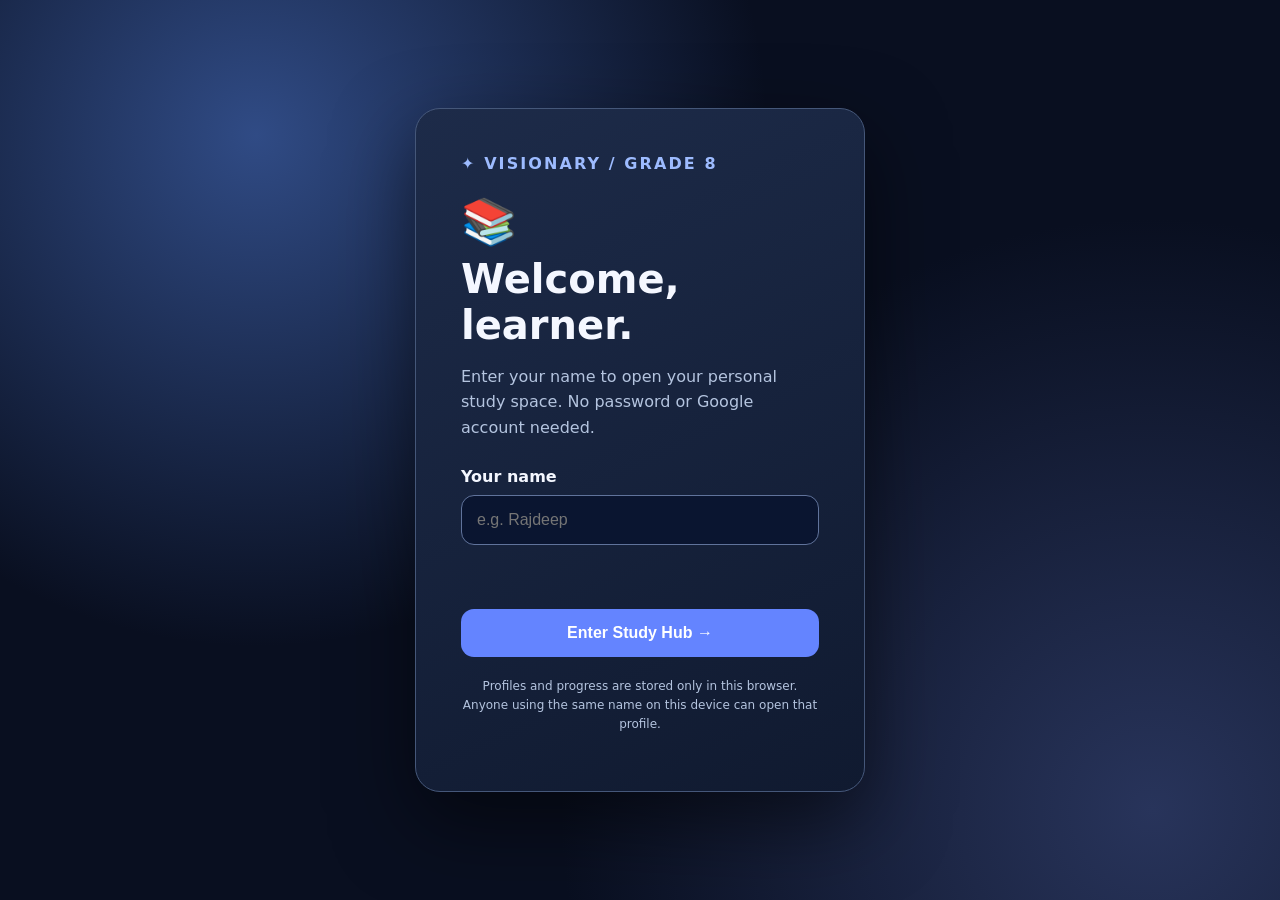
==== login.html @ c42b5a71 "Create separate Note-Files-style student entry page" ====
<!doctype html>
<html lang="en"><head><meta charset="utf-8"><meta name="viewport" content="width=device-width,initial-scale=1"><title>Welcome | Visionary Grade 8</title><style>
:root{font-family:Inter,system-ui,sans-serif;color:#f4f7ff;background:#090f20}*{box-sizing:border-box}body{min-height:100vh;margin:0;display:grid;place-items:center;padding:20px;background:radial-gradient(circle at 20% 15%,#304b85 0,transparent 40%),radial-gradient(circle at 90% 90%,#28345b 0,transparent 42%),#090f20}.panel{width:min(100%,450px);padding:clamp(25px,6vw,45px);border-radius:25px;border:1px solid #455779;background:linear-gradient(155deg,#1d2b49,#101a30);box-shadow:0 30px 80px #0008}.brand{font-weight:800;letter-spacing:.13em;color:#9dbbff}.icon{font-size:45px;margin:22px 0 5px}h1{font-size:clamp(30px,6vw,40px);margin:8px 0}p{color:#b4c4df;line-height:1.6}label{display:block;margin-top:26px;margin-bottom:9px;font-weight:650}input{width:100%;padding:15px;border:1px solid #60739b;border-radius:13px;background:#0a1530;color:#fff;font-size:16px}input:focus{outline:2px solid #86a6ff}button{width:100%;padding:15px;border:0;border-radius:13px;background:#6484ff;color:#fff;font-size:16px;font-weight:750;margin-top:16px;cursor:pointer}button:hover{background:#7996ff}.error{color:#ffc1c1;min-height:20px;font-size:14px}.foot{font-size:12px;text-align:center;margin-top:20px}</style></head><body><main class="panel"><div class="brand">✦ VISIONARY / GRADE 8</div><div class="icon">📚</div><h1>Welcome, learner.</h1><p>Enter your name to open your personal study space. No password or Google account needed.</p><form id="entry"><label for="name">Your name</label><input id="name" name="name" maxlength="32" minlength="2" autocomplete="nickname" placeholder="e.g. Rajdeep" required><p id="error" class="error" role="alert"></p><button type="submit">Enter Study Hub →</button></form><p class="foot">Profiles and progress are stored only in this browser. Anyone using the same name on this device can open that profile.</p></main><script>
if(localStorage.getItem('v8profile'))location.replace('index.html');
document.getElementById('entry').addEventListener('submit',e=>{e.preventDefault();const n=document.getElementById('name').value.trim().replace(/\s+/g,' ');if(n.length<2){document.getElementById('error').textContent='Enter at least 2 characters.';return}localStorage.setItem('v8profile',n.toLocaleLowerCase());location.replace('index.html')});
</script></body></html>
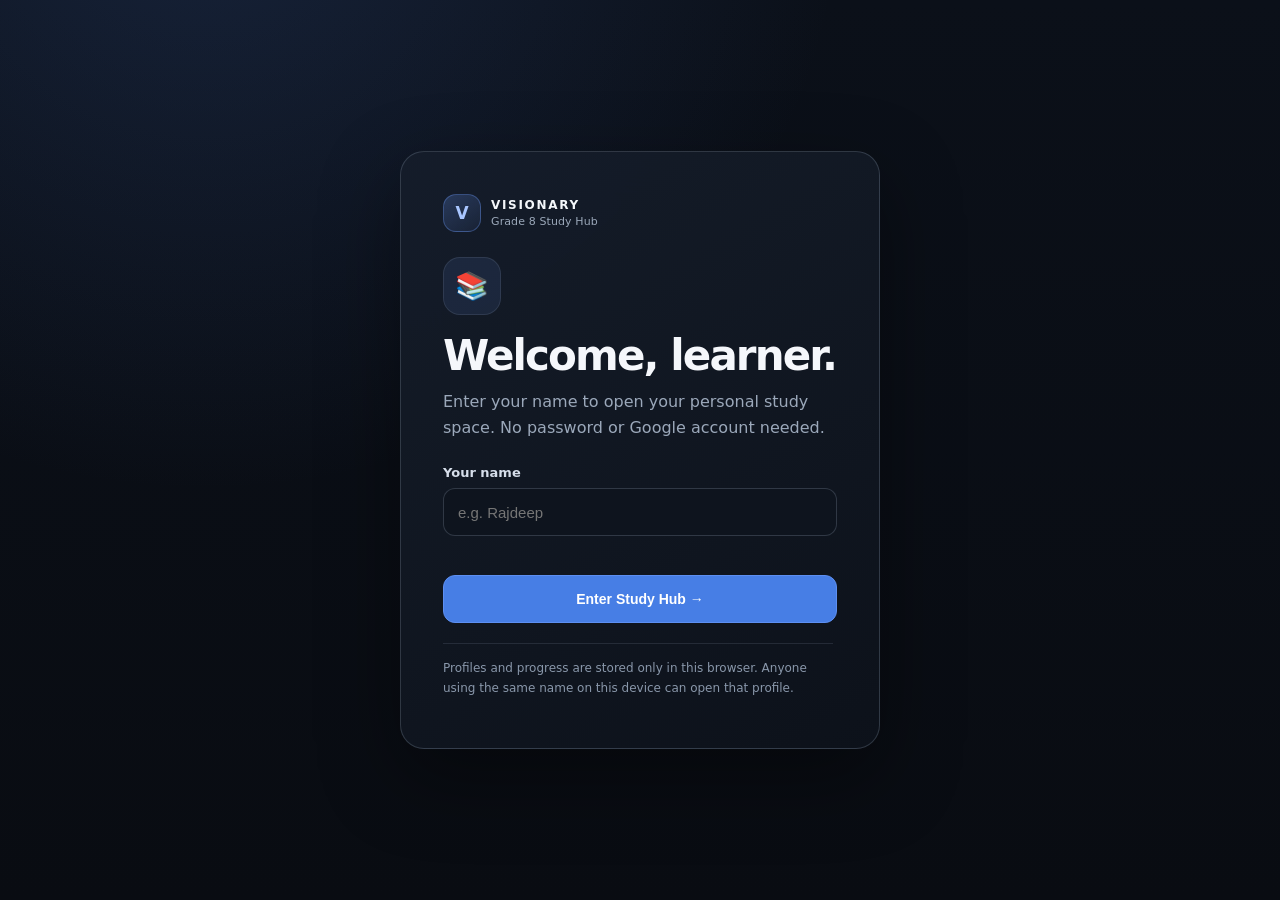
==== commit f7a65402: "Polish Grade 8 study hub interface" ====
--- a/login.html
+++ b/login.html
@@ -1,6 +1,6 @@
 <!doctype html>
 <html lang="en"><head><meta charset="utf-8"><meta name="viewport" content="width=device-width,initial-scale=1"><title>Welcome | Visionary Grade 8</title><style>
-:root{font-family:Inter,system-ui,sans-serif;color:#f4f7ff;background:#090f20}*{box-sizing:border-box}body{min-height:100vh;margin:0;display:grid;place-items:center;padding:20px;background:radial-gradient(circle at 20% 15%,#304b85 0,transparent 40%),radial-gradient(circle at 90% 90%,#28345b 0,transparent 42%),#090f20}.panel{width:min(100%,450px);padding:clamp(25px,6vw,45px);border-radius:25px;border:1px solid #455779;background:linear-gradient(155deg,#1d2b49,#101a30);box-shadow:0 30px 80px #0008}.brand{font-weight:800;letter-spacing:.13em;color:#9dbbff}.icon{font-size:45px;margin:22px 0 5px}h1{font-size:clamp(30px,6vw,40px);margin:8px 0}p{color:#b4c4df;line-height:1.6}label{display:block;margin-top:26px;margin-bottom:9px;font-weight:650}input{width:100%;padding:15px;border:1px solid #60739b;border-radius:13px;background:#0a1530;color:#fff;font-size:16px}input:focus{outline:2px solid #86a6ff}button{width:100%;padding:15px;border:0;border-radius:13px;background:#6484ff;color:#fff;font-size:16px;font-weight:750;margin-top:16px;cursor:pointer}button:hover{background:#7996ff}.error{color:#ffc1c1;min-height:20px;font-size:14px}.foot{font-size:12px;text-align:center;margin-top:20px}</style></head><body><main class="panel"><div class="brand">✦ VISIONARY / GRADE 8</div><div class="icon">📚</div><h1>Welcome, learner.</h1><p>Enter your name to open your personal study space. No password or Google account needed.</p><form id="entry"><label for="name">Your name</label><input id="name" name="name" maxlength="32" minlength="2" autocomplete="nickname" placeholder="e.g. Rajdeep" required><p id="error" class="error" role="alert"></p><button type="submit">Enter Study Hub →</button></form><p class="foot">Profiles and progress are stored only in this browser. Anyone using the same name on this device can open that profile.</p></main><script>
+:root{font-family:Inter,system-ui,sans-serif;color:#f4f7ff;background:#090f20}*{box-sizing:border-box}body{min-height:100vh;margin:0;display:grid;place-items:center;padding:20px;background:radial-gradient(circle at 20% 15%,#304b85 0,transparent 40%),radial-gradient(circle at 90% 90%,#28345b 0,transparent 42%),#090f20}.panel{width:min(100%,450px);padding:clamp(25px,6vw,45px);border-radius:25px;border:1px solid #455779;background:linear-gradient(155deg,#1d2b49,#101a30);box-shadow:0 30px 80px #0008}.brand{font-weight:800;letter-spacing:.13em;color:#9dbbff}.icon{font-size:45px;margin:22px 0 5px}h1{font-size:clamp(30px,6vw,40px);margin:8px 0}p{color:#b4c4df;line-height:1.6}label{display:block;margin-top:26px;margin-bottom:9px;font-weight:650}input{width:100%;padding:15px;border:1px solid #60739b;border-radius:13px;background:#0a1530;color:#fff;font-size:16px}input:focus{outline:2px solid #86a6ff}button{width:100%;padding:15px;border:0;border-radius:13px;background:#6484ff;color:#fff;font-size:16px;font-weight:750;margin-top:16px;cursor:pointer}button:hover{background:#7996ff}.error{color:#ffc1c1;min-height:20px;font-size:14px}.foot{font-size:12px;text-align:center;margin-top:20px}</style><link rel="stylesheet" href="ui-polish.css"></head><body><main class="panel"><div class="brand"><span class="brand-mark">V</span><span class="brand-copy"><strong>VISIONARY</strong><small>Grade 8 Study Hub</small></span></div><div class="icon">📚</div><h1>Welcome, learner.</h1><p>Enter your name to open your personal study space. No password or Google account needed.</p><form id="entry"><label for="name">Your name</label><input id="name" name="name" maxlength="32" minlength="2" autocomplete="nickname" placeholder="e.g. Rajdeep" required><p id="error" class="error" role="alert"></p><button type="submit">Enter Study Hub →</button></form><p class="foot">Profiles and progress are stored only in this browser. Anyone using the same name on this device can open that profile.</p></main><script>
 if(localStorage.getItem('v8profile'))location.replace('index.html');
 document.getElementById('entry').addEventListener('submit',e=>{e.preventDefault();const n=document.getElementById('name').value.trim().replace(/\s+/g,' ');if(n.length<2){document.getElementById('error').textContent='Enter at least 2 characters.';return}localStorage.setItem('v8profile',n.toLocaleLowerCase());location.replace('index.html')});
 </script></body></html>
--- a/ui-polish.css
+++ b/ui-polish.css
@@ -0,0 +1,72 @@
+/* Unified design layer for the Grade 8 hub and Notes & Files Study Desk. */
+:root{
+  color-scheme:dark;
+  font-family:Inter,ui-sans-serif,system-ui,-apple-system,BlinkMacSystemFont,"Segoe UI",sans-serif;
+  color:#eef2f8;
+  background:#0a0d14;
+  --surface-0:#0a0d14;
+  --surface-1:#10151f;
+  --surface-2:#151c29;
+  --surface-3:#1a2332;
+  --line:rgba(148,163,184,.16);
+  --line-strong:rgba(148,163,184,.25);
+  --ink:#eef2f8;
+  --muted:#9ba8ba;
+  --accent:#6c9cff;
+  --accent-soft:rgba(108,156,255,.14);
+  --radius-card:20px;
+  --shadow-soft:0 18px 48px rgba(0,0,0,.22);
+}
+*{box-sizing:border-box}
+html{scroll-behavior:smooth}
+body{min-height:100vh;margin:0;color:var(--ink);background:radial-gradient(ellipse at 16% -12%,rgba(53,83,142,.27),transparent 42%),linear-gradient(180deg,#0b1019 0%,#090c12 100%)}
+.wrap{max-width:1180px;padding:28px 26px 34px}
+.wrap>header{position:relative;display:flex;align-items:center;gap:12px;flex-wrap:wrap;margin:0 -26px;padding:12px 26px 18px;border-bottom:1px solid var(--line);background:rgba(10,13,20,.78);backdrop-filter:blur(18px)}
+.brand{display:flex;align-items:center;gap:10px;margin-right:auto;color:#f5f7fb;font-size:13px;letter-spacing:.1em}
+.brand-mark{display:grid;width:38px;height:38px;place-items:center;border:1px solid rgba(108,156,255,.34);border-radius:13px;background:linear-gradient(145deg,rgba(108,156,255,.24),rgba(108,156,255,.06));color:#a9c6ff;font-size:17px;letter-spacing:0;font-weight:850}
+.brand-copy{display:grid;gap:3px}.brand-copy strong{font-size:12px;letter-spacing:.14em}.brand-copy small{color:var(--muted);font-size:11px;letter-spacing:.01em;font-weight:500}
+.pill{padding:8px 11px;border:1px solid var(--line);border-radius:99px;background:rgba(21,28,41,.7);color:#b8c4d4;font-size:12px;white-space:nowrap}
+.btn{display:inline-flex;min-height:42px;align-items:center;justify-content:center;gap:8px;padding:10px 14px;border:1px solid var(--line-strong);border-radius:12px;background:rgba(21,28,41,.82);color:#e8edf6;font-size:13px;line-height:1.1;font-weight:650;transition:background .18s ease,border-color .18s ease,transform .18s ease,box-shadow .18s ease}
+.btn:hover{transform:translateY(-1px);border-color:rgba(108,156,255,.55);background:#1a2638;box-shadow:0 8px 22px rgba(0,0,0,.18)}.btn.primary{border-color:#5d8ff1;background:#477ee5;color:#fff}.btn.primary:hover{background:#5a8ff1}.btn:focus-visible,.card:focus-visible,.chapter:focus-visible,input:focus-visible,textarea:focus-visible,select:focus-visible{outline:3px solid rgba(116,164,255,.72);outline-offset:3px}
+h1{margin:30px 0 10px;color:#f5f7fb;font-size:clamp(32px,4.8vw,48px);line-height:1.08;letter-spacing:-.045em}h2,h3{color:#f0f3f8;letter-spacing:-.025em}p{color:var(--muted);line-height:1.65}
+#home h1{margin-top:40px}#home>p{max-width:620px;margin:0;font-size:16px}
+.grid{grid-template-columns:repeat(auto-fit,minmax(min(100%,245px),1fr));gap:16px;margin-top:28px}
+.card{position:relative;border:1px solid var(--line);border-radius:var(--radius-card);background:linear-gradient(145deg,rgba(23,31,45,.96),rgba(16,21,31,.96));box-shadow:0 8px 24px rgba(0,0,0,.12);transition:transform .22s ease,border-color .22s ease,box-shadow .22s ease}
+.card:hover{transform:translateY(-3px);border-color:rgba(108,156,255,.38);box-shadow:var(--shadow-soft)}
+.art{width:58px;height:58px;margin:18px 18px 0;border:1px solid rgba(150,175,220,.16);border-radius:17px;background:linear-gradient(145deg,rgba(108,156,255,.2),rgba(44,61,89,.32));font-size:28px;box-shadow:inset 0 1px rgba(255,255,255,.05)}
+.card:nth-child(2n) .art{background:linear-gradient(145deg,rgba(88,124,180,.24),rgba(44,61,89,.28))}.card:nth-child(3n) .art{background:linear-gradient(145deg,rgba(95,146,158,.2),rgba(44,61,89,.28))}
+.pad{padding:15px 19px 20px}.pad h2{margin:0 0 8px;font-size:19px}.small{color:#9eacbf;font-size:13px;line-height:1.5}
+.chapter{gap:16px;margin:10px 0;padding:13px;border:1px solid var(--line);border-radius:16px;background:rgba(19,27,40,.84);transition:background .18s ease,border-color .18s ease,transform .18s ease}
+.chapter:hover{transform:translateY(-1px);border-color:rgba(108,156,255,.38);background:#192436}.thumb{width:64px;min-width:64px;height:64px;border:1px solid rgba(148,163,184,.13);border-radius:15px;background:linear-gradient(145deg,#263956,#18263a);font-size:25px}.chapter strong{font-size:15px;line-height:1.4}.chapter .small{display:inline-block;margin-top:4px}
+input[type=search],.auth-panel input,.practice-question textarea,.exam-controls select{min-height:46px;padding:12px 14px;border:1px solid var(--line-strong);border-radius:12px;background:#111824;color:#f1f4f8;font:inherit;box-shadow:inset 0 1px rgba(255,255,255,.025)}input[type=search]::placeholder,.auth-panel input::placeholder,.practice-question textarea::placeholder{color:#718096}
+.lesson{max-width:920px}.lesson h1{margin-top:26px}.video-card,.practice-panel,.auth-panel,.video-empty{border:1px solid var(--line);border-radius:18px;background:linear-gradient(145deg,rgba(21,29,42,.96),rgba(15,21,31,.98));box-shadow:0 10px 32px rgba(0,0,0,.13)}
+.video-card{overflow:hidden}.video-card img{background:#131c2a}.video-info{padding:18px}.video-info h3{font-size:16px}.video-label{color:#abc6ff}.video-warning{color:#f4c88c}.video-thumb-fallback,.video-search-thumbnail{background:linear-gradient(135deg,#263b5c,#111a28);color:#dce8fb}
+.practice-panel{padding:22px}.practice-question{border:1px solid var(--line);border-radius:14px;background:rgba(10,14,21,.44)}.practice-option{border-color:var(--line-strong);background:rgba(255,255,255,.02)}.practice-option:hover{border-color:rgba(108,156,255,.46)}.practice-result{background:#1a2c42}.practice-correct{border-color:#379b77}.practice-wrong{border-color:#bd705f}
+.note{border:1px solid rgba(108,156,255,.24);border-radius:14px;background:rgba(108,156,255,.08);color:#c7d8f2}
+label{color:#cbd5e1}footer{padding-top:20px;border-top:1px solid var(--line);color:#738197}
+/* Match the Study Desk to the same quiet dark surfaces and blue focus color. */
+#studyWorkspace{--ws-accent:#6c9cff;--ws-surface:#10151f;--ws-card:#151c29;--ws-border:rgba(148,163,184,.16);color:#eef2f8}
+#studyWorkspace .ws-top{padding:24px 0 18px;border-bottom-color:var(--line)}#studyWorkspace .ws-top h1{font-size:clamp(29px,4vw,38px);letter-spacing:-.04em}#studyWorkspace .ws-top p{margin-top:8px}
+#studyWorkspace .ws-card{border-color:var(--line);border-radius:18px;background:linear-gradient(145deg,rgba(21,28,41,.96),rgba(16,21,31,.96));box-shadow:0 10px 28px rgba(0,0,0,.14)}
+#studyWorkspace .ws-btn{border-color:var(--line-strong);border-radius:11px;background:#171f2d;color:#e9eef6;transition:background .18s ease,border-color .18s ease,transform .18s ease}
+#studyWorkspace .ws-btn:hover{transform:translateY(-1px);border-color:rgba(108,156,255,.52);background:#1b293b;box-shadow:none}
+#studyWorkspace .ws-btn.primary{border-color:#5d8ff1;background:#477ee5;color:white}#studyWorkspace .ws-btn.danger{color:#ffb3bd}
+#studyWorkspace .ws-tabs .ws-btn[aria-current=true]{border-color:#5d8ff1;background:#477ee5;color:white}
+#studyWorkspace .ws-stat,#studyWorkspace .ws-item{border-color:var(--line);border-radius:13px;background:rgba(10,14,21,.42);color:#eef2f8}
+#studyWorkspace .ws-item:hover{border-color:rgba(108,156,255,.48)}#studyWorkspace .ws-search,#studyWorkspace .ws-field input,#studyWorkspace .ws-field textarea,#studyWorkspace .ws-field select{border-color:var(--line-strong);border-radius:11px;background:#0f151f;color:#eef2f8}
+#studyWorkspace .ws-muted{color:#9ba8ba;opacity:1}#studyWorkspace .ws-chip{border-color:var(--line);color:#b7c9e7}
+#studyWorkspace.ws-light{--ws-surface:#f6f8fc;--ws-card:#fff;--ws-border:#d8dfeb;color:#1d293b}
+#studyWorkspace.ws-light .ws-card{background:#fff;color:#1d293b}#studyWorkspace.ws-light .ws-item,#studyWorkspace.ws-light .ws-stat{background:#f8faff;color:#1d293b}#studyWorkspace.ws-light .ws-muted{color:#64748b}
+/* The name-entry page uses the same type, surfaces, and controls as the hub. */
+.panel{width:min(100%,480px);padding:clamp(24px,6vw,42px);border:1px solid var(--line-strong);border-radius:24px;background:linear-gradient(150deg,rgba(21,29,42,.97),rgba(13,18,27,.97));box-shadow:0 28px 80px rgba(0,0,0,.38);backdrop-filter:blur(24px)}
+.panel .brand{display:flex;align-items:center;gap:10px;margin:0;color:#f4f7fb;font-size:12px;letter-spacing:.1em}
+.panel .brand-mark{display:grid;width:38px;height:38px;place-items:center;border:1px solid rgba(108,156,255,.34);border-radius:13px;background:linear-gradient(145deg,rgba(108,156,255,.24),rgba(108,156,255,.06));color:#a9c6ff;font-size:17px;font-weight:850;letter-spacing:0}
+.panel .brand-copy{display:grid;gap:3px}.panel .brand-copy strong{font-size:12px;letter-spacing:.14em}.panel .brand-copy small{color:var(--muted);font-size:11px;letter-spacing:.01em;font-weight:500}
+.panel .icon{display:grid;width:58px;height:58px;place-items:center;margin:25px 0 18px;border:1px solid var(--line);border-radius:17px;background:rgba(108,156,255,.1);font-size:27px}
+.panel h1{margin:0 0 10px;font-size:clamp(32px,6vw,42px)}.panel>p{margin:0 0 8px;max-width:390px}.panel label{margin:24px 0 8px;color:#d6deea;font-size:13px}
+.panel input{min-height:48px;padding:13px 14px;border:1px solid var(--line-strong);border-radius:12px;background:#0e141e;color:#f4f7fb;font-size:15px}
+.panel button{min-height:48px;width:100%;margin-top:13px;padding:12px 16px;border:1px solid #5d8ff1;border-radius:12px;background:#477ee5;color:#fff;font-size:14px;font-weight:700;transition:background .18s ease,transform .18s ease}
+.panel button:hover{transform:translateY(-1px);background:#5a8ff1}.panel .error{min-height:18px;margin:8px 0 0;color:#ffabb4;font-size:13px}.panel .foot{margin-top:20px;padding-top:15px;border-top:1px solid var(--line);text-align:left;color:#8997aa;font-size:12px;line-height:1.6}
+@media(max-width:680px){.wrap{padding:16px 15px 28px}.wrap>header{margin:0 -15px;padding:10px 15px 14px;gap:8px}.brand{width:100%;margin-right:0}.brand-mark{width:35px;height:35px}.wrap>header .pill{font-size:11px;padding:7px 9px}.wrap>header .btn{flex:1;min-width:0;padding:10px 9px;font-size:12px}.wrap>header .btn:last-child{flex:0 0 auto}.wrap h1{margin-top:26px}.grid{grid-template-columns:repeat(auto-fit,minmax(min(100%,220px),1fr));gap:12px}.card{border-radius:17px}.art{width:50px;height:50px;margin:14px 14px 0;border-radius:15px;font-size:25px}.pad{padding:13px 15px 17px}.thumb{width:54px;min-width:54px;height:58px}.chapter{gap:11px;padding:11px}.practice-panel{padding:16px}#studyWorkspace .ws-top{gap:12px}#studyWorkspace .ws-tabs{display:grid;grid-template-columns:repeat(3,minmax(0,1fr));width:100%;gap:7px}#studyWorkspace .ws-tabs .ws-btn{padding:9px 5px;font-size:12px}#studyWorkspace .ws-top .ws-tools{display:grid;grid-template-columns:1fr 1fr;width:100%}#studyWorkspace .ws-top .ws-tools .ws-btn:first-child{grid-column:1/-1}}
+@media(max-width:420px){.grid{grid-template-columns:1fr}.wrap>header{display:grid;grid-template-columns:1fr auto}.brand{grid-column:1/-1}.wrap>header .pill{justify-self:start}.wrap>header .btn{width:100%}.wrap>header .btn:last-child{width:auto}}
+@media(prefers-reduced-motion:reduce){html{scroll-behavior:auto}*,*::before,*::after{animation-duration:.01ms!important;animation-iteration-count:1!important;scroll-behavior:auto!important;transition-duration:.01ms!important}}
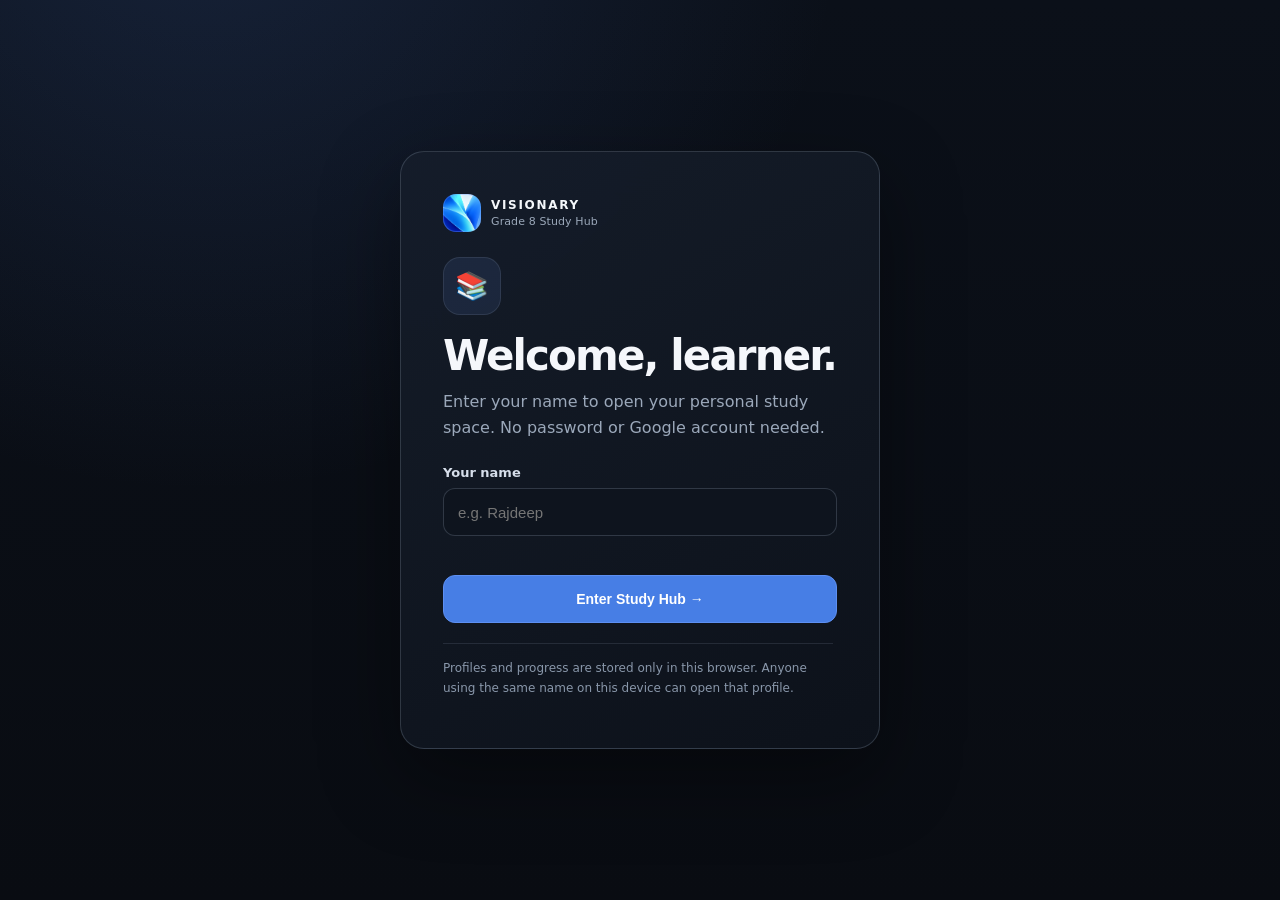
==== commit 848c0c7a: "Add Visionary Study Hub logo to site" ====
--- a/login.html
+++ b/login.html
@@ -1,6 +1,6 @@
 <!doctype html>
-<html lang="en"><head><meta charset="utf-8"><meta name="viewport" content="width=device-width,initial-scale=1"><title>Welcome | Visionary Grade 8</title><style>
-:root{font-family:Inter,system-ui,sans-serif;color:#f4f7ff;background:#090f20}*{box-sizing:border-box}body{min-height:100vh;margin:0;display:grid;place-items:center;padding:20px;background:radial-gradient(circle at 20% 15%,#304b85 0,transparent 40%),radial-gradient(circle at 90% 90%,#28345b 0,transparent 42%),#090f20}.panel{width:min(100%,450px);padding:clamp(25px,6vw,45px);border-radius:25px;border:1px solid #455779;background:linear-gradient(155deg,#1d2b49,#101a30);box-shadow:0 30px 80px #0008}.brand{font-weight:800;letter-spacing:.13em;color:#9dbbff}.icon{font-size:45px;margin:22px 0 5px}h1{font-size:clamp(30px,6vw,40px);margin:8px 0}p{color:#b4c4df;line-height:1.6}label{display:block;margin-top:26px;margin-bottom:9px;font-weight:650}input{width:100%;padding:15px;border:1px solid #60739b;border-radius:13px;background:#0a1530;color:#fff;font-size:16px}input:focus{outline:2px solid #86a6ff}button{width:100%;padding:15px;border:0;border-radius:13px;background:#6484ff;color:#fff;font-size:16px;font-weight:750;margin-top:16px;cursor:pointer}button:hover{background:#7996ff}.error{color:#ffc1c1;min-height:20px;font-size:14px}.foot{font-size:12px;text-align:center;margin-top:20px}</style><link rel="stylesheet" href="ui-polish.css"></head><body><main class="panel"><div class="brand"><span class="brand-mark">V</span><span class="brand-copy"><strong>VISIONARY</strong><small>Grade 8 Study Hub</small></span></div><div class="icon">📚</div><h1>Welcome, learner.</h1><p>Enter your name to open your personal study space. No password or Google account needed.</p><form id="entry"><label for="name">Your name</label><input id="name" name="name" maxlength="32" minlength="2" autocomplete="nickname" placeholder="e.g. Rajdeep" required><p id="error" class="error" role="alert"></p><button type="submit">Enter Study Hub →</button></form><p class="foot">Profiles and progress are stored only in this browser. Anyone using the same name on this device can open that profile.</p></main><script>
+<html lang="en"><head><meta charset="utf-8"><meta name="viewport" content="width=device-width,initial-scale=1"><title>Welcome | Visionary Grade 8</title><link rel="icon" type="image/png" href="assets/visionary-study-hub-logo.png?v=1"><style>
+:root{font-family:Inter,system-ui,sans-serif;color:#f4f7ff;background:#090f20}*{box-sizing:border-box}body{min-height:100vh;margin:0;display:grid;place-items:center;padding:20px;background:radial-gradient(circle at 20% 15%,#304b85 0,transparent 40%),radial-gradient(circle at 90% 90%,#28345b 0,transparent 42%),#090f20}.panel{width:min(100%,450px);padding:clamp(25px,6vw,45px);border-radius:25px;border:1px solid #455779;background:linear-gradient(155deg,#1d2b49,#101a30);box-shadow:0 30px 80px #0008}.brand{font-weight:800;letter-spacing:.13em;color:#9dbbff}.icon{font-size:45px;margin:22px 0 5px}h1{font-size:clamp(30px,6vw,40px);margin:8px 0}p{color:#b4c4df;line-height:1.6}label{display:block;margin-top:26px;margin-bottom:9px;font-weight:650}input{width:100%;padding:15px;border:1px solid #60739b;border-radius:13px;background:#0a1530;color:#fff;font-size:16px}input:focus{outline:2px solid #86a6ff}button{width:100%;padding:15px;border:0;border-radius:13px;background:#6484ff;color:#fff;font-size:16px;font-weight:750;margin-top:16px;cursor:pointer}button:hover{background:#7996ff}.error{color:#ffc1c1;min-height:20px;font-size:14px}.foot{font-size:12px;text-align:center;margin-top:20px}</style><link rel="stylesheet" href="ui-polish.css?v=logo-1"></head><body><main class="panel"><div class="brand"><span class="brand-mark" aria-hidden="true"></span><span class="brand-copy"><strong>VISIONARY</strong><small>Grade 8 Study Hub</small></span></div><div class="icon">📚</div><h1>Welcome, learner.</h1><p>Enter your name to open your personal study space. No password or Google account needed.</p><form id="entry"><label for="name">Your name</label><input id="name" name="name" maxlength="32" minlength="2" autocomplete="nickname" placeholder="e.g. Rajdeep" required><p id="error" class="error" role="alert"></p><button type="submit">Enter Study Hub →</button></form><p class="foot">Profiles and progress are stored only in this browser. Anyone using the same name on this device can open that profile.</p></main><script>
 if(localStorage.getItem('v8profile'))location.replace('index.html');
 document.getElementById('entry').addEventListener('submit',e=>{e.preventDefault();const n=document.getElementById('name').value.trim().replace(/\s+/g,' ');if(n.length<2){document.getElementById('error').textContent='Enter at least 2 characters.';return}localStorage.setItem('v8profile',n.toLocaleLowerCase());location.replace('index.html')});
 </script></body></html>
--- a/ui-polish.css
+++ b/ui-polish.css
@@ -70,3 +70,175 @@
 @media(max-width:680px){.wrap{padding:16px 15px 28px}.wrap>header{margin:0 -15px;padding:10px 15px 14px;gap:8px}.brand{width:100%;margin-right:0}.brand-mark{width:35px;height:35px}.wrap>header .pill{font-size:11px;padding:7px 9px}.wrap>header .btn{flex:1;min-width:0;padding:10px 9px;font-size:12px}.wrap>header .btn:last-child{flex:0 0 auto}.wrap h1{margin-top:26px}.grid{grid-template-columns:repeat(auto-fit,minmax(min(100%,220px),1fr));gap:12px}.card{border-radius:17px}.art{width:50px;height:50px;margin:14px 14px 0;border-radius:15px;font-size:25px}.pad{padding:13px 15px 17px}.thumb{width:54px;min-width:54px;height:58px}.chapter{gap:11px;padding:11px}.practice-panel{padding:16px}#studyWorkspace .ws-top{gap:12px}#studyWorkspace .ws-tabs{display:grid;grid-template-columns:repeat(3,minmax(0,1fr));width:100%;gap:7px}#studyWorkspace .ws-tabs .ws-btn{padding:9px 5px;font-size:12px}#studyWorkspace .ws-top .ws-tools{display:grid;grid-template-columns:1fr 1fr;width:100%}#studyWorkspace .ws-top .ws-tools .ws-btn:first-child{grid-column:1/-1}}
 @media(max-width:420px){.grid{grid-template-columns:1fr}.wrap>header{display:grid;grid-template-columns:1fr auto}.brand{grid-column:1/-1}.wrap>header .pill{justify-self:start}.wrap>header .btn{width:100%}.wrap>header .btn:last-child{width:auto}}
 @media(prefers-reduced-motion:reduce){html{scroll-behavior:auto}*,*::before,*::after{animation-duration:.01ms!important;animation-iteration-count:1!important;scroll-behavior:auto!important;transition-duration:.01ms!important}}
+
+/* Focused Study Desk pages and resilient file rows */
+#studyWorkspace .ws-page-shell{max-width:1120px;margin:0 auto}
+#studyWorkspace .ws-top{align-items:center;gap:20px;padding:22px 0 20px}
+#studyWorkspace .ws-top-heading{display:flex;align-items:flex-start;gap:14px;min-width:0}
+#studyWorkspace .ws-top-heading>.ws-btn{flex:0 0 auto;margin-top:19px}
+#studyWorkspace .ws-eyebrow{display:block;margin-bottom:7px;color:#8ea2c0;font-size:11px;font-weight:750;letter-spacing:.14em;text-transform:uppercase}
+#studyWorkspace .ws-top h1{margin:0;font-size:clamp(28px,4vw,38px);line-height:1.1}
+#studyWorkspace .ws-top p{margin:7px 0 0;font-size:14px}
+#studyWorkspace .ws-tools{flex:0 0 auto;justify-content:flex-end}
+#studyWorkspace .ws-feature-section{margin:22px 0 18px}
+#studyWorkspace .ws-section-heading{margin:0 0 14px}
+#studyWorkspace .ws-section-heading h2{margin:0 0 4px;font-size:21px}
+#studyWorkspace .ws-section-heading p{margin:0;font-size:13px}
+#studyWorkspace .ws-feature-grid{display:grid;grid-template-columns:repeat(3,minmax(0,1fr));gap:12px}
+#studyWorkspace .ws-feature-card{display:grid;grid-template-columns:46px minmax(0,1fr) auto;align-items:center;gap:12px;min-width:0;min-height:94px;padding:16px;text-align:left;border:1px solid var(--line);border-radius:17px;background:linear-gradient(145deg,rgba(21,28,41,.96),rgba(16,21,31,.96));color:#eef2f8;cursor:pointer;transition:transform .18s ease,border-color .18s ease,background .18s ease}
+#studyWorkspace .ws-feature-card:hover{transform:translateY(-2px);border-color:rgba(108,156,255,.48);background:#182235}
+#studyWorkspace .ws-feature-card:focus-visible{outline:3px solid rgba(116,164,255,.72);outline-offset:3px}
+#studyWorkspace .ws-feature-icon{display:grid;width:44px;height:44px;place-items:center;border:1px solid rgba(108,156,255,.22);border-radius:14px;background:rgba(108,156,255,.1);color:#bcd2fb;font-size:20px}
+#studyWorkspace .ws-feature-copy{display:grid;min-width:0;gap:4px}
+#studyWorkspace .ws-feature-copy strong{font-size:15px;color:#f2f5fb}
+#studyWorkspace .ws-feature-copy small{color:#9ba8ba;font-size:12px;line-height:1.4}
+#studyWorkspace .ws-feature-meta{display:flex;align-items:center;gap:10px;color:#9eafd0;font-size:12px;white-space:nowrap}
+#studyWorkspace .ws-overview-stats{padding:14px}
+#studyWorkspace .ws-statrow{grid-template-columns:repeat(4,minmax(0,1fr));gap:8px}
+#studyWorkspace .ws-stat{display:flex;align-items:baseline;justify-content:space-between;gap:8px;padding:12px 14px}
+#studyWorkspace .ws-stat strong{font-size:20px}
+#studyWorkspace .ws-stat span{font-size:12px}
+#studyWorkspace .ws-row{gap:12px;min-width:0}
+#studyWorkspace .ws-row h2,#studyWorkspace .ws-row h3{margin:0}
+#studyWorkspace .ws-file-list{display:grid;gap:10px;margin-top:12px}
+#studyWorkspace .ws-file-card{display:grid;grid-template-columns:minmax(0,1fr) auto;align-items:center;gap:16px;min-width:0;padding:14px;border:1px solid var(--line);border-radius:15px;background:rgba(10,14,21,.42)}
+#studyWorkspace .ws-file-main{display:flex;align-items:center;gap:12px;min-width:0}
+#studyWorkspace .ws-file-icon{display:grid;flex:0 0 46px;width:46px;height:46px;place-items:center;border:1px solid var(--line);border-radius:13px;background:#172234;color:#b9d0ff;font-size:10px;font-weight:800;letter-spacing:.03em}
+#studyWorkspace .ws-file-icon-pdf{background:rgba(239,95,107,.1);color:#ff9da6}
+#studyWorkspace .ws-file-icon-doc,#studyWorkspace .ws-file-icon-g{background:rgba(92,143,232,.12);color:#a8c8ff}
+#studyWorkspace .ws-file-copy{display:grid;gap:5px;min-width:0}
+#studyWorkspace .ws-file-name{display:block;min-width:0;overflow-wrap:anywhere;word-break:break-word;color:#edf2f9;font-size:14px;line-height:1.4}
+#studyWorkspace .ws-file-meta{color:#98a6ba;font-size:12px;line-height:1.35}
+#studyWorkspace .ws-file-actions{display:flex;align-items:center;justify-content:flex-end;gap:7px;flex-wrap:wrap;min-width:0}
+#studyWorkspace .ws-file-actions .ws-btn{min-height:38px;padding:8px 11px;white-space:nowrap;text-decoration:none;font-size:12px}
+#studyWorkspace .ws-file-actions .danger{border-color:rgba(255,130,148,.2)}
+#studyWorkspace .ws-files-heading{display:flex;align-items:flex-start;justify-content:space-between;gap:16px;flex-wrap:wrap;margin-bottom:10px}
+#studyWorkspace .ws-files-heading h2{margin:0 0 4px}
+#studyWorkspace .ws-files-heading p{margin:0}
+#studyWorkspace .ws-file-search-label{max-width:100%;margin:14px 0 8px}
+#studyWorkspace .ws-folder-files-heading{margin:22px 0 8px}
+#studyWorkspace .ws-item{min-width:0;overflow-wrap:anywhere;word-break:break-word}
+#studyWorkspace .ws-item-copy{flex:1 1 0;overflow-wrap:anywhere;word-break:break-word}
+#studyWorkspace .ws-card{min-width:0}
+#studyWorkspace .ws-search-results{display:grid;gap:8px;margin-top:10px}
+
+.ws-preview-dialog:not([open]){display:none}
+.ws-preview-dialog[open]{display:grid;grid-template-rows:auto minmax(0,1fr);width:min(1120px,96vw);height:min(90dvh,920px);max-width:96vw;max-height:92vh;padding:0;overflow:hidden;border:1px solid rgba(148,163,184,.24);border-radius:20px;background:#0d121b;color:#eef2f8;box-shadow:0 28px 100px rgba(0,0,0,.65)}
+.ws-preview-dialog::backdrop{background:rgba(3,6,11,.78);backdrop-filter:blur(5px)}
+.ws-preview-header{display:flex;align-items:center;justify-content:space-between;gap:16px;min-width:0;padding:14px 17px;border-bottom:1px solid rgba(148,163,184,.16);background:#121925}
+.ws-preview-title-group{display:grid;gap:4px;min-width:0}.ws-preview-title-group strong{overflow-wrap:anywhere;word-break:break-word;font-size:14px}
+.ws-preview-type{color:#9eafd0;font-size:10px;font-weight:800;letter-spacing:.1em;text-transform:uppercase}
+.ws-preview-header-actions{display:flex;align-items:center;gap:8px;flex:0 0 auto}
+.ws-preview-body{position:relative;min-width:0;min-height:0;overflow:auto;padding:16px;background:#0b1018}
+.ws-preview-frame{width:100%;height:100%;min-height:460px;border:0;border-radius:10px;background:#fff}
+.ws-preview-img{display:block;max-width:100%;max-height:100%;margin:auto;object-fit:contain}
+.ws-pdf-toolbar{position:sticky;top:-16px;z-index:2;display:flex;align-items:center;justify-content:center;gap:8px;margin:-16px -16px 14px;padding:10px;border-bottom:1px solid rgba(148,163,184,.14);background:rgba(14,20,30,.96);backdrop-filter:blur(12px)}
+.ws-pdf-page-indicator{min-width:100px;text-align:center;color:#b9c6d8;font-size:12px}
+.ws-pdf-stage{display:flex;justify-content:center;min-height:200px;overflow:auto;padding:8px}
+.ws-pdf-stage canvas{display:block;max-width:100%;height:auto!important;border-radius:2px;background:#fff;box-shadow:0 6px 28px rgba(0,0,0,.35)}
+.ws-preview-status{margin:8px;text-align:center;color:#9ba8ba;font-size:13px}
+.ws-docx-preview{width:min(820px,100%);min-height:100%;margin:0 auto;padding:clamp(20px,5vw,56px);border-radius:5px;background:#fff;color:#1d293b;box-shadow:0 12px 32px rgba(0,0,0,.28);font:16px/1.65 Georgia,"Times New Roman",serif}
+.ws-docx-preview h1,.ws-docx-preview h2,.ws-docx-preview h3,.ws-docx-preview h4{color:#1b2940;line-height:1.25}.ws-docx-preview p{color:inherit}.ws-docx-preview a{color:#245db5}.ws-docx-preview table{width:100%;border-collapse:collapse}.ws-docx-preview td,.ws-docx-preview th{padding:7px;border:1px solid #ccd4df}.ws-docx-preview img{max-width:100%;height:auto}.ws-docx-preview blockquote{margin-left:0;padding-left:14px;border-left:3px solid #95a8c7;color:#55657c}
+.ws-text-preview{max-width:900px;margin:0 auto;padding:22px;border-radius:12px;background:#111824;color:#e3eaf4;white-space:pre-wrap;overflow-wrap:anywhere;font:14px/1.65 ui-monospace,SFMono-Regular,Consolas,monospace}
+.ws-preview-message{display:grid;place-content:center;min-height:50vh;max-width:520px;margin:auto;text-align:center}.ws-preview-message p{color:#aab6c7;line-height:1.6}
+@media(max-width:760px){
+  #studyWorkspace .ws-feature-grid{grid-template-columns:repeat(2,minmax(0,1fr));gap:9px}
+  #studyWorkspace .ws-feature-card{grid-template-columns:38px minmax(0,1fr) auto;gap:9px;min-height:88px;padding:12px}
+  #studyWorkspace .ws-feature-icon{width:38px;height:38px;border-radius:12px;font-size:17px}
+  #studyWorkspace .ws-feature-copy strong{font-size:14px}
+  #studyWorkspace .ws-feature-copy small{font-size:11px}
+  #studyWorkspace .ws-statrow{grid-template-columns:repeat(2,minmax(0,1fr))}
+  #studyWorkspace .ws-top{align-items:flex-start}
+  #studyWorkspace .ws-tools{width:auto;flex-wrap:wrap}
+  #studyWorkspace .ws-file-card{grid-template-columns:minmax(0,1fr);gap:11px;padding:12px}
+  #studyWorkspace .ws-file-actions{display:flex;justify-content:flex-start;width:100%}
+  #studyWorkspace .ws-file-actions .ws-btn{flex:1 1 92px;min-width:0}
+  .ws-preview-dialog{width:100vw;height:100dvh;max-width:100vw;max-height:100dvh;border:0;border-radius:0}
+  .ws-preview-header{padding:11px 12px}.ws-preview-body{padding:10px}
+  .ws-pdf-toolbar{top:-10px;margin:-10px -10px 10px;padding:8px 4px;gap:5px}
+  .ws-pdf-toolbar .ws-btn{padding:8px 9px}
+  .ws-preview-frame{min-height:calc(100dvh - 88px)}
+}
+@media(max-width:420px){
+  #studyWorkspace .ws-feature-grid{grid-template-columns:1fr}
+  #studyWorkspace .ws-top{display:grid;grid-template-columns:1fr;gap:14px}
+  #studyWorkspace .ws-top-heading{gap:9px}
+  #studyWorkspace .ws-top-heading>.ws-btn{margin-top:15px;padding:8px 9px;font-size:11px}
+  #studyWorkspace .ws-tools{display:flex;width:100%}
+  #studyWorkspace .ws-tools .ws-btn{flex:1}
+  #studyWorkspace .ws-stat{padding:10px}
+  .ws-preview-header-actions .ws-btn{padding:8px 9px;font-size:11px}
+}
+
+/* A calm dimensional layer for the Grade 8 learning hub. */
+.home-hero{position:relative;display:grid;grid-template-columns:minmax(0,1.1fr) minmax(260px,.9fr);align-items:center;gap:28px;min-height:345px;margin:38px 0 34px;padding:clamp(24px,5vw,52px);overflow:hidden;border:1px solid rgba(139,172,230,.2);border-radius:28px;background:radial-gradient(ellipse at 78% 46%,rgba(84,130,204,.2),transparent 34%),linear-gradient(118deg,#121b2c 0%,#101827 48%,#17243a 100%);box-shadow:0 26px 70px rgba(0,0,0,.28),inset 0 1px rgba(255,255,255,.06);isolation:isolate}
+.home-hero::before{position:absolute;inset:0;z-index:-1;background:linear-gradient(135deg,rgba(255,255,255,.045),transparent 38%,rgba(127,165,230,.035));content:""}
+.home-hero-copy{position:relative;z-index:2;max-width:590px}.home-eyebrow{display:block;color:#9cb8e7;font-size:10px;font-weight:800;letter-spacing:.17em;text-transform:uppercase}
+.home-hero h1{margin:14px 0 10px;font-size:clamp(36px,5vw,58px);line-height:1.02;letter-spacing:-.055em}.home-hero-copy>p{max-width:440px;margin:0;color:#aab8cc;font-size:15px}
+.home-hero-actions{display:flex;align-items:center;flex-wrap:wrap;gap:9px;margin:22px 0 19px}.home-hero-actions .btn{min-height:44px}.home-hero-actions .btn.primary{box-shadow:0 8px 22px rgba(57,111,214,.22)}
+.home-hero .home-progress{display:flex;align-items:center;gap:10px;color:#8798b1;font-size:11px}.home-progress::before{width:22px;height:1px;background:#638dd0;content:""}.home-progress strong{color:#d7e3f5;font-weight:650}
+.home-hero-art{position:relative;display:grid;min-height:260px;place-items:center;perspective:900px;transform-style:preserve-3d}.hero-orbit{position:absolute;width:250px;height:250px;border:1px solid rgba(151,184,235,.11);border-radius:50%;transform:rotateX(68deg) rotateZ(-22deg)}.hero-orbit-a{width:290px;height:290px}.hero-orbit-b{width:215px;height:215px;border-color:rgba(151,184,235,.09);transform:rotateX(68deg) rotateZ(28deg)}
+.hero-book-shadow{position:absolute;width:220px;height:42px;margin-top:150px;border-radius:50%;background:rgba(0,0,0,.42);filter:blur(18px);transform:rotateX(68deg) translateZ(-30px)}
+.hero-book{position:relative;width:202px;height:150px;transform:rotateX(58deg) rotateZ(-8deg) rotateY(-5deg);transform-style:preserve-3d;filter:drop-shadow(0 24px 16px rgba(0,0,0,.28));transition:transform .45s cubic-bezier(.2,.75,.25,1)}
+.hero-book-cover{position:absolute;inset:0;border:1px solid rgba(194,216,255,.3);border-radius:8px 15px 14px 8px;background:linear-gradient(145deg,#3b6fae,#24436e 68%,#1b3150);transform:translateZ(3px)}
+.hero-book-pages{position:absolute;top:8px;right:-9px;bottom:-7px;left:8px;border-radius:5px 11px 11px 5px;background:repeating-linear-gradient(180deg,#e8edf3 0,#e8edf3 2px,#cbd5e1 3px,#edf1f6 5px);transform:translateZ(-1px)}
+.hero-book-spine{position:absolute;top:0;bottom:0;left:0;width:18px;border-right:1px solid rgba(255,255,255,.18);border-radius:7px 0 0 7px;background:linear-gradient(90deg,#192d4c,#355c8e);transform:translateZ(4px)}
+.hero-book-mark{position:absolute;top:38px;left:79px;display:grid;width:44px;height:44px;place-items:center;border:1px solid rgba(220,235,255,.56);border-radius:14px;color:#eff6ff;font-size:22px;font-weight:850;transform:translateZ(9px)}
+.hero-float{position:absolute;z-index:2;padding:10px 13px;border:1px solid rgba(167,193,232,.2);border-radius:12px;background:rgba(16,25,40,.88);box-shadow:0 12px 30px rgba(0,0,0,.22);color:#c3d4ed;font-size:9px;font-weight:750;letter-spacing:.12em;backdrop-filter:blur(12px)}
+.hero-float-top{top:35px;right:3%;transform:translateZ(48px) rotate(3deg)}.hero-float-bottom{right:0;bottom:28px;letter-spacing:0;font-size:11px;font-weight:550}.hero-float-bottom b{color:#a8c9ff}
+.home-subject-heading{display:flex;align-items:flex-end;justify-content:space-between;gap:16px;margin:26px 0 13px}.home-subject-heading h2{margin:5px 0 0;font-size:22px;letter-spacing:-.035em}.home-subject-heading p{margin:0;color:#8290a5;font-size:12px}
+#subjects{perspective:1100px;perspective-origin:50% 35%;gap:17px}
+#subjects .card{overflow:visible;transform-style:preserve-3d;backface-visibility:hidden;border-color:rgba(150,172,210,.17);background:linear-gradient(145deg,rgba(27,38,57,.98),rgba(14,20,31,.98));box-shadow:0 14px 30px rgba(0,0,0,.2),inset 0 1px rgba(255,255,255,.045)}
+#subjects .card::before{position:absolute;inset:0;z-index:1;pointer-events:none;border-radius:inherit;background:linear-gradient(135deg,rgba(255,255,255,.055),transparent 34%,transparent 72%,rgba(121,164,232,.045));content:""}
+#subjects .card .art{position:relative;z-index:2;transform:translateZ(18px);box-shadow:0 12px 28px rgba(0,0,0,.18),inset 0 1px rgba(255,255,255,.08)}
+#subjects .card .pad{position:relative;z-index:2;transform:translateZ(10px)}
+#subjects .card:focus-visible{outline:3px solid #9dbaff;outline-offset:4px}
+.video-disclosure{padding:14px 16px}.video-disclosure strong{color:#e5edf9;font-size:13px}.video-disclosure br+*{color:#b2bfd2}
+.video-empty{border-style:solid;background:linear-gradient(145deg,rgba(21,29,42,.96),rgba(15,21,31,.98));box-shadow:0 14px 34px rgba(0,0,0,.17)}
+.video-empty .video-search-thumbnail{width:100%;max-width:none;min-height:96px;margin:0 0 12px;border:1px solid rgba(151,184,235,.12);border-radius:14px;background:radial-gradient(circle at 50% 15%,rgba(87,129,197,.24),transparent 60%),linear-gradient(145deg,#1c2b43,#111925);font-size:28px}
+.video-empty .video-search-label{display:inline-flex;margin:0 0 7px;padding:5px 8px;border:1px solid rgba(243,190,107,.22);border-radius:99px;background:rgba(203,139,58,.1);color:#f0c98f;font-size:10px;font-weight:750;letter-spacing:.08em;text-transform:uppercase}
+.chapter{transform:translateZ(0);box-shadow:0 7px 17px rgba(0,0,0,.09)}
+#studyWorkspace .ws-feature-card{transform-style:preserve-3d;box-shadow:0 8px 20px rgba(0,0,0,.12),inset 0 1px rgba(255,255,255,.035)}
+#studyWorkspace .ws-feature-icon{transform:translateZ(8px);box-shadow:0 6px 16px rgba(0,0,0,.15)}
+#studyWorkspace .ws-file-card{transition:transform .2s ease,border-color .2s ease,box-shadow .2s ease}
+#studyWorkspace .ws-file-card:hover{transform:translateY(-2px);border-color:rgba(108,156,255,.34);box-shadow:0 12px 26px rgba(0,0,0,.15)}
+@media(hover:hover) and (pointer:fine){
+  .hero-book:hover{transform:rotateX(53deg) rotateZ(-5deg) rotateY(2deg) translateY(-5px)}
+  #subjects .card:hover{transform:translateY(-5px) rotateX(2deg) rotateY(-1deg);border-color:rgba(125,169,242,.42);box-shadow:0 22px 40px rgba(0,0,0,.28),0 0 0 1px rgba(125,169,242,.07)}
+  #studyWorkspace .ws-feature-card:hover{transform:translateY(-3px) rotateX(1.2deg);box-shadow:0 15px 28px rgba(0,0,0,.17)}
+  .chapter:hover{transform:translateY(-2px) rotateX(.8deg);box-shadow:0 13px 26px rgba(0,0,0,.16)}
+}
+@keyframes turn{from{opacity:0;transform:perspective(1200px) rotateY(-5deg) translateY(9px)}to{opacity:1;transform:perspective(1200px) rotateY(0) translateY(0)}}
+@media(max-width:760px){
+  .home-hero{grid-template-columns:minmax(0,1fr) minmax(180px,.7fr);gap:6px;min-height:300px;margin:24px 0;padding:24px}
+  .home-hero-art{min-height:230px;transform:scale(.82)}.home-hero h1{font-size:clamp(34px,7vw,48px)}.hero-float-top{right:-5%}.hero-float-bottom{right:-9%;bottom:20px}
+}
+@media(max-width:560px){
+  .home-hero{grid-template-columns:1fr;min-height:0;margin:18px 0 26px;padding:24px 21px 17px}
+  .home-hero-copy{max-width:100%}.home-hero h1{max-width:360px;margin-top:10px;font-size:clamp(36px,10vw,46px)}.home-hero-copy>p{font-size:14px}
+  .home-hero-actions{align-items:stretch;margin:18px 0 15px}.home-hero-actions .btn{flex:1 1 140px;padding:10px;font-size:12px}
+  .home-hero-art{min-height:186px;margin-top:-7px;transform:scale(.72)}.hero-book{margin-top:-4px}.hero-float-top{top:5px;right:4%}.hero-float-bottom{right:4%;bottom:0}
+  .home-subject-heading{align-items:flex-start;flex-direction:column;gap:4px;margin:21px 0 12px}.home-subject-heading h2{font-size:20px}
+  #subjects{grid-template-columns:repeat(2,minmax(0,1fr));gap:11px}
+  #subjects .card .art{width:48px;height:48px;margin:13px 13px 0;font-size:23px}
+  #subjects .card .pad{padding:12px 13px 15px}.home-hero .home-progress{font-size:10px}
+}
+@media(max-width:380px){
+  #subjects{grid-template-columns:1fr}.home-hero-actions .btn{flex-basis:100%}.hero-float{font-size:8px}
+}
+@media(prefers-reduced-motion:reduce){
+  .page{animation:none!important}.hero-book,#subjects .card,#studyWorkspace .ws-feature-card,.chapter,#studyWorkspace .ws-file-card{transition:none!important;transform:none!important}
+}
+
+/* Make the hero illustration read unmistakably as an open book. */
+.hero-book{width:224px;height:158px}
+.hero-book-cover{inset:0;border-radius:14px;background:linear-gradient(145deg,#274a78,#193252);transform:translateZ(0)}
+.hero-book-pages{inset:11px 6px 7px;background:transparent;transform:none}
+.hero-book-pages::before,.hero-book-pages::after{position:absolute;top:0;bottom:0;width:calc(50% - 4px);border:1px solid rgba(126,151,185,.45);background:repeating-linear-gradient(180deg,rgba(99,122,153,.12) 0,rgba(99,122,153,.12) 1px,transparent 1px,transparent 13px),linear-gradient(155deg,#f8fafc,#dfe6ef);box-shadow:inset 0 0 18px rgba(50,72,104,.08);content:""}
+.hero-book-pages::before{left:2px;border-radius:11px 3px 3px 8px;transform:perspective(420px) rotateY(8deg);transform-origin:right center}
+.hero-book-pages::after{right:2px;border-radius:3px 11px 8px 3px;transform:perspective(420px) rotateY(-8deg);transform-origin:left center}
+.hero-book-spine{top:7px;bottom:7px;left:50%;width:7px;border:0;border-radius:50%;background:linear-gradient(90deg,#385e8e,#102440,#385e8e);transform:translateX(-50%) translateZ(13px)}
+.hero-book-mark{top:49px;left:36px;width:34px;height:34px;border-color:rgba(56,89,133,.24);border-radius:11px;background:rgba(255,255,255,.5);color:#335a8b;font-size:17px;transform:translateZ(14px)}
+
+/* Use the supplied Visionary artwork as the compact brand mark. */
+.brand-mark,.panel .brand-mark{background-image:url("assets/visionary-study-hub-logo.png");background-size:148px 148px;background-position:center 40%;background-repeat:no-repeat;overflow:hidden}
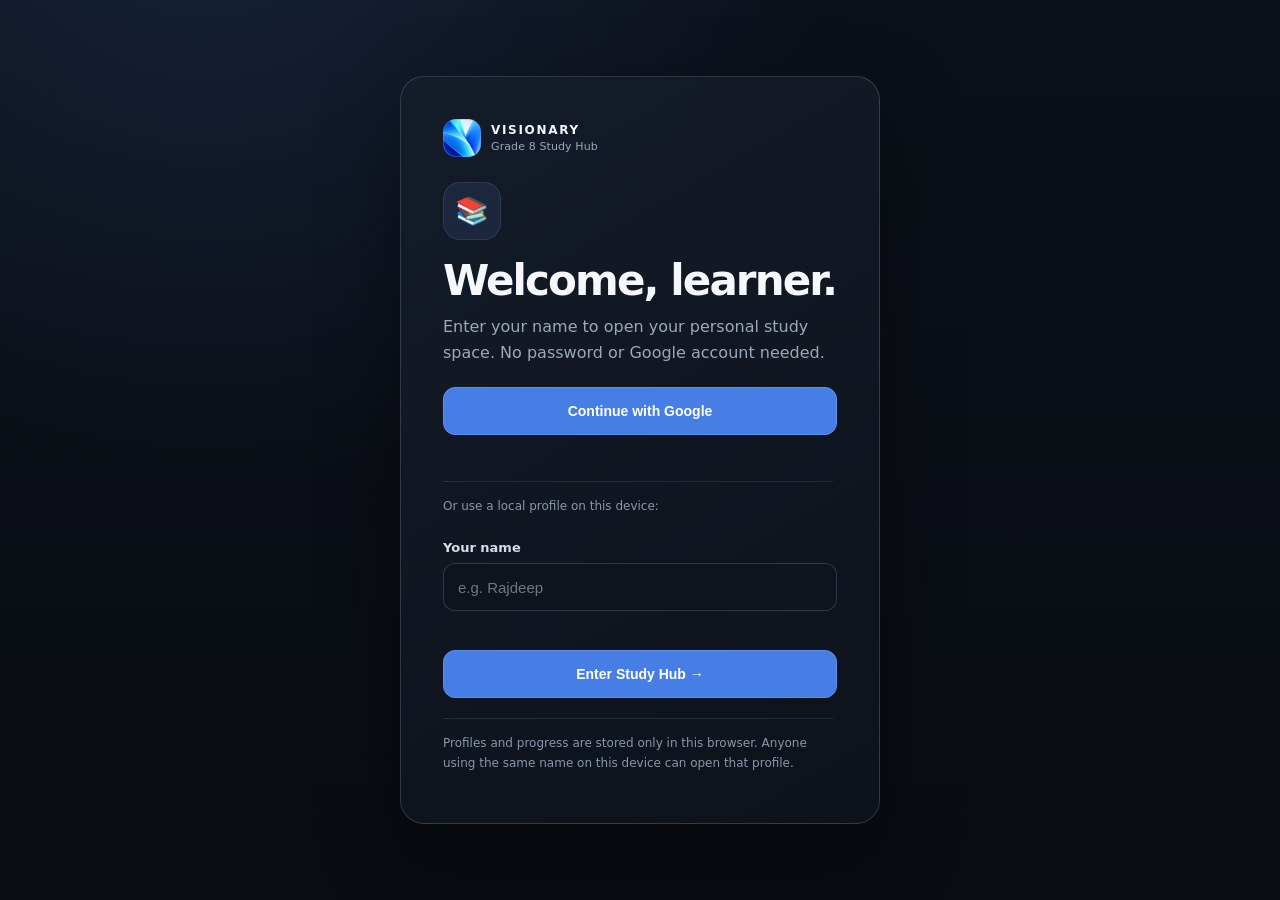
==== commit 0e2ae849: "Add Supabase Google OAuth option to Study login" ====
--- a/login.html
+++ b/login.html
@@ -1,6 +1,12 @@
 <!doctype html>
 <html lang="en"><head><meta charset="utf-8"><meta name="viewport" content="width=device-width,initial-scale=1"><title>Welcome | Visionary Grade 8</title><link rel="icon" type="image/png" href="assets/visionary-study-hub-logo.png?v=1"><style>
-:root{font-family:Inter,system-ui,sans-serif;color:#f4f7ff;background:#090f20}*{box-sizing:border-box}body{min-height:100vh;margin:0;display:grid;place-items:center;padding:20px;background:radial-gradient(circle at 20% 15%,#304b85 0,transparent 40%),radial-gradient(circle at 90% 90%,#28345b 0,transparent 42%),#090f20}.panel{width:min(100%,450px);padding:clamp(25px,6vw,45px);border-radius:25px;border:1px solid #455779;background:linear-gradient(155deg,#1d2b49,#101a30);box-shadow:0 30px 80px #0008}.brand{font-weight:800;letter-spacing:.13em;color:#9dbbff}.icon{font-size:45px;margin:22px 0 5px}h1{font-size:clamp(30px,6vw,40px);margin:8px 0}p{color:#b4c4df;line-height:1.6}label{display:block;margin-top:26px;margin-bottom:9px;font-weight:650}input{width:100%;padding:15px;border:1px solid #60739b;border-radius:13px;background:#0a1530;color:#fff;font-size:16px}input:focus{outline:2px solid #86a6ff}button{width:100%;padding:15px;border:0;border-radius:13px;background:#6484ff;color:#fff;font-size:16px;font-weight:750;margin-top:16px;cursor:pointer}button:hover{background:#7996ff}.error{color:#ffc1c1;min-height:20px;font-size:14px}.foot{font-size:12px;text-align:center;margin-top:20px}</style><link rel="stylesheet" href="ui-polish.css?v=logo-1"></head><body><main class="panel"><div class="brand"><span class="brand-mark" aria-hidden="true"></span><span class="brand-copy"><strong>VISIONARY</strong><small>Grade 8 Study Hub</small></span></div><div class="icon">📚</div><h1>Welcome, learner.</h1><p>Enter your name to open your personal study space. No password or Google account needed.</p><form id="entry"><label for="name">Your name</label><input id="name" name="name" maxlength="32" minlength="2" autocomplete="nickname" placeholder="e.g. Rajdeep" required><p id="error" class="error" role="alert"></p><button type="submit">Enter Study Hub →</button></form><p class="foot">Profiles and progress are stored only in this browser. Anyone using the same name on this device can open that profile.</p></main><script>
+:root{font-family:Inter,system-ui,sans-serif;color:#f4f7ff;background:#090f20}*{box-sizing:border-box}body{min-height:100vh;margin:0;display:grid;place-items:center;padding:20px;background:radial-gradient(circle at 20% 15%,#304b85 0,transparent 40%),radial-gradient(circle at 90% 90%,#28345b 0,transparent 42%),#090f20}.panel{width:min(100%,450px);padding:clamp(25px,6vw,45px);border-radius:25px;border:1px solid #455779;background:linear-gradient(155deg,#1d2b49,#101a30);box-shadow:0 30px 80px #0008}.brand{font-weight:800;letter-spacing:.13em;color:#9dbbff}.icon{font-size:45px;margin:22px 0 5px}h1{font-size:clamp(30px,6vw,40px);margin:8px 0}p{color:#b4c4df;line-height:1.6}label{display:block;margin-top:26px;margin-bottom:9px;font-weight:650}input{width:100%;padding:15px;border:1px solid #60739b;border-radius:13px;background:#0a1530;color:#fff;font-size:16px}input:focus{outline:2px solid #86a6ff}button{width:100%;padding:15px;border:0;border-radius:13px;background:#6484ff;color:#fff;font-size:16px;font-weight:750;margin-top:16px;cursor:pointer}button:hover{background:#7996ff}.error{color:#ffc1c1;min-height:20px;font-size:14px}.foot{font-size:12px;text-align:center;margin-top:20px}</style><link rel="stylesheet" href="ui-polish.css?v=logo-1"></head><body><main class="panel"><div class="brand"><span class="brand-mark" aria-hidden="true"></span><span class="brand-copy"><strong>VISIONARY</strong><small>Grade 8 Study Hub</small></span></div><div class="icon">📚</div><h1>Welcome, learner.</h1><p>Enter your name to open your personal study space. No password or Google account needed.</p><button id="googleSignIn" type="button">Continue with Google</button><p id="googleStatus" class="error" role="status"></p><p class="foot">Or use a local profile on this device:</p><form id="entry"><label for="name">Your name</label><input id="name" name="name" maxlength="32" minlength="2" autocomplete="nickname" placeholder="e.g. Rajdeep" required><p id="error" class="error" role="alert"></p><button type="submit">Enter Study Hub →</button></form><p class="foot">Profiles and progress are stored only in this browser. Anyone using the same name on this device can open that profile.</p></main><script>
 if(localStorage.getItem('v8profile'))location.replace('index.html');
 document.getElementById('entry').addEventListener('submit',e=>{e.preventDefault();const n=document.getElementById('name').value.trim().replace(/\s+/g,' ');if(n.length<2){document.getElementById('error').textContent='Enter at least 2 characters.';return}localStorage.setItem('v8profile',n.toLocaleLowerCase());location.replace('index.html')});
+</script><script type="module">
+import {createClient} from 'https://esm.sh/@supabase/supabase-js@2.49.10';
+const client=createClient('https://hnsjeoauzresxkbfrodu.supabase.co','sb_publishable_0D0se4u5F0n6z9Xgx3sUQg_o96wTS58');
+const status=document.getElementById('googleStatus');
+document.getElementById('googleSignIn').onclick=async()=>{status.textContent='Opening Google sign-in…';const {error}=await client.auth.signInWithOAuth({provider:'google',options:{redirectTo:location.origin+location.pathname}});if(error)status.textContent=error.message};
+const {data:{session}}=await client.auth.getSession();if(session?.user){localStorage.setItem('v8profile','google:'+session.user.id);location.replace('index.html')}
 </script></body></html>
